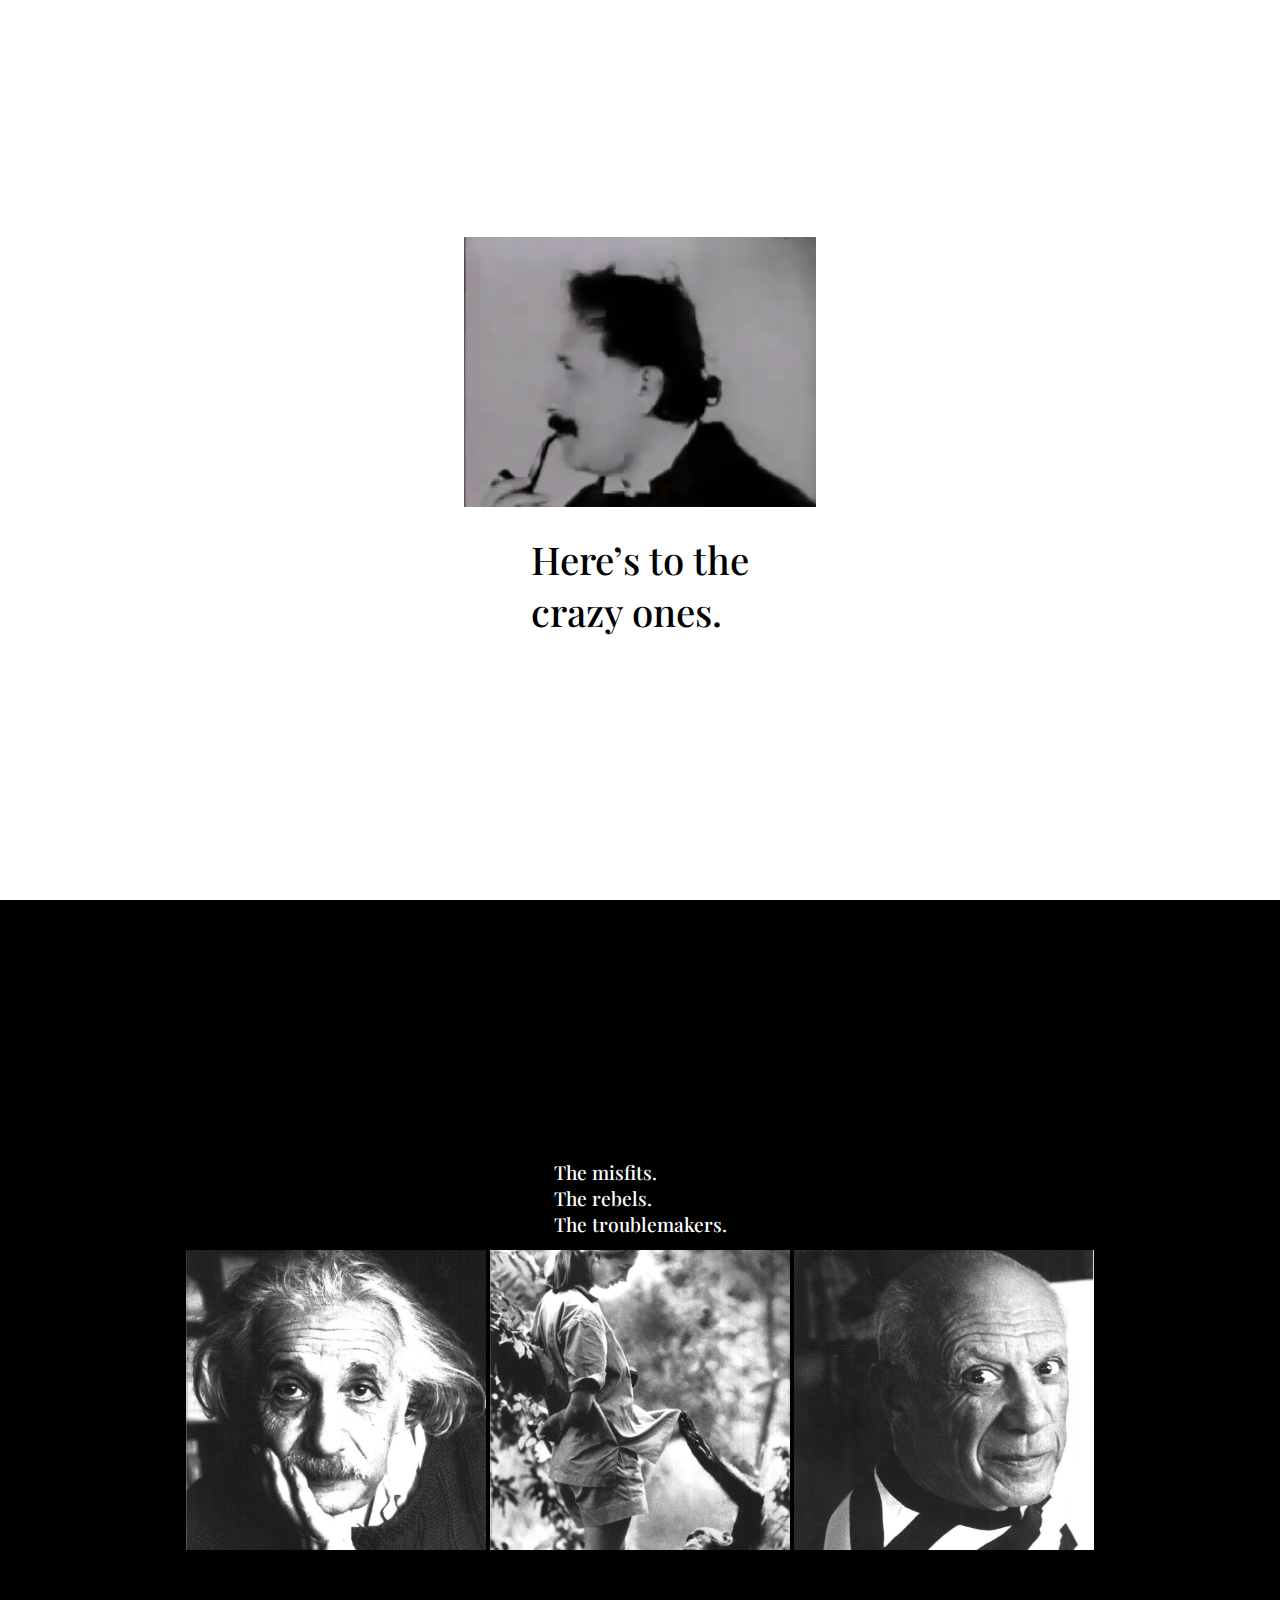
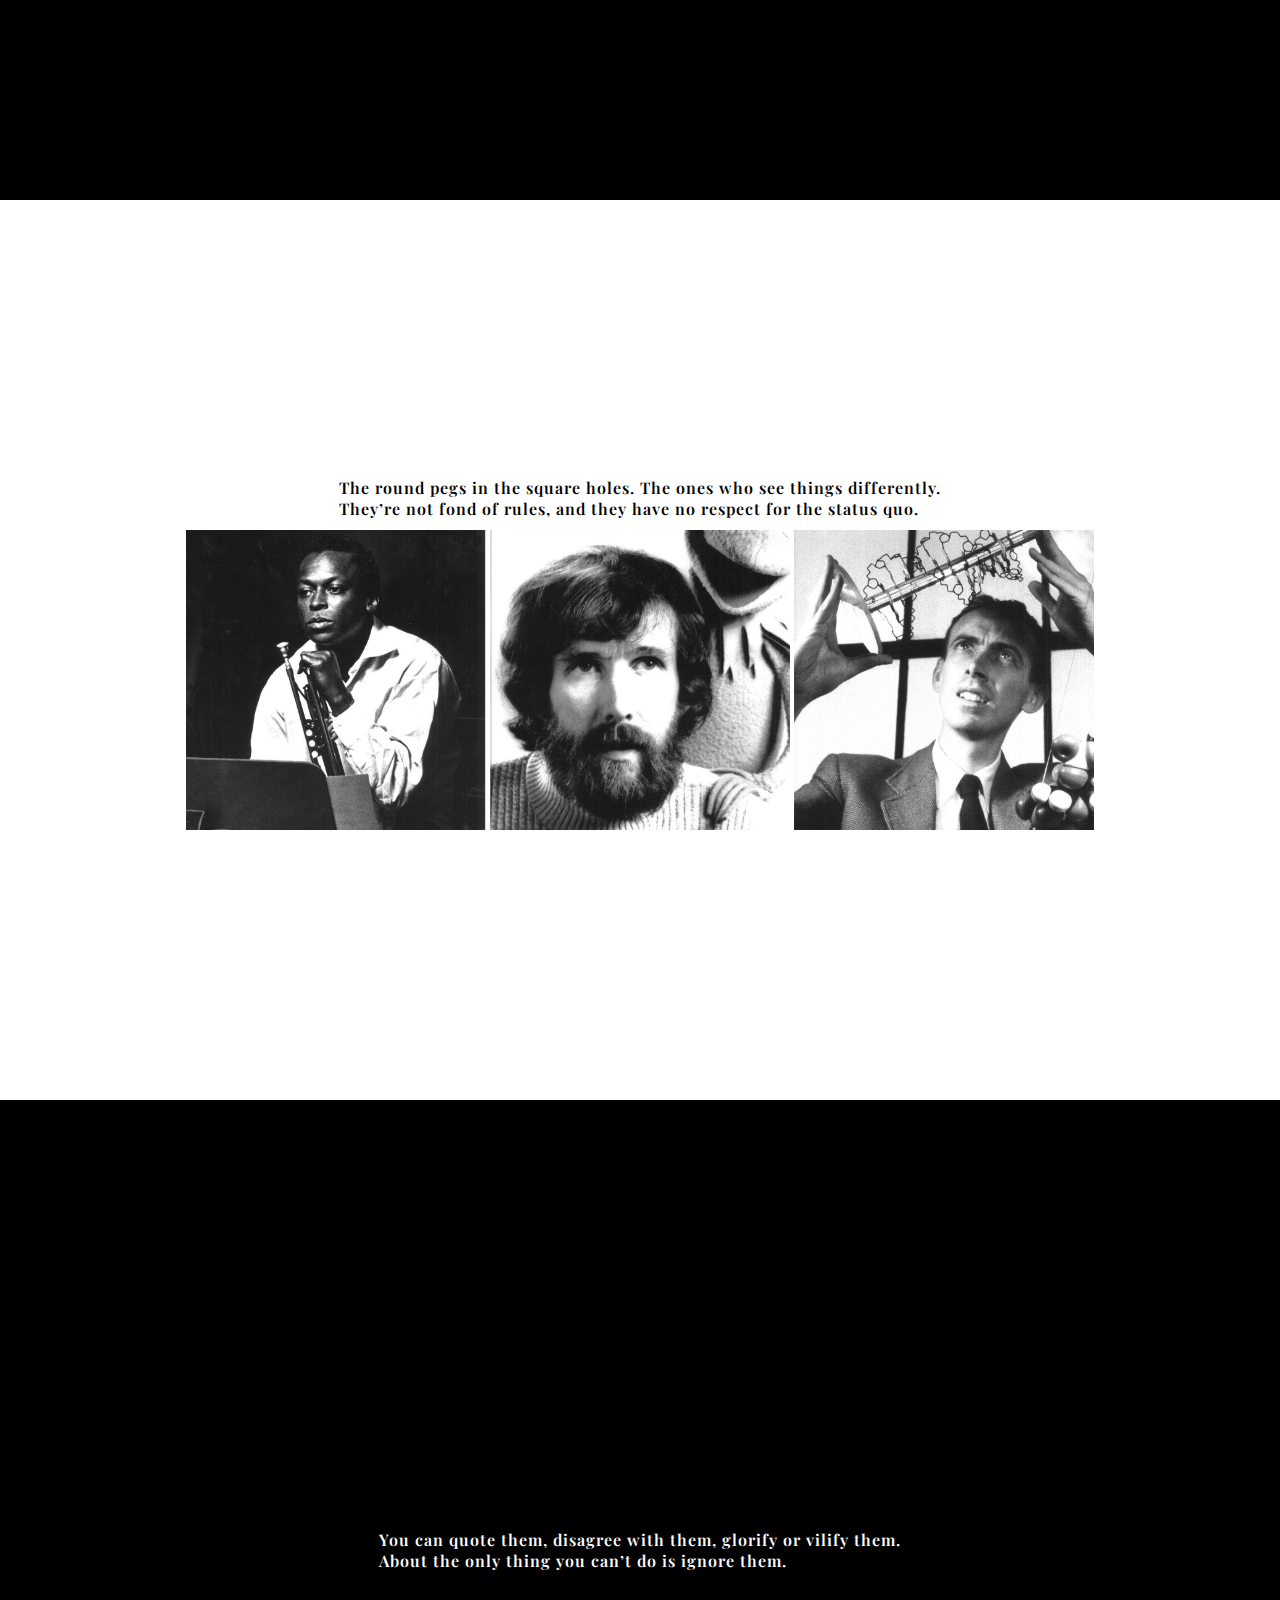
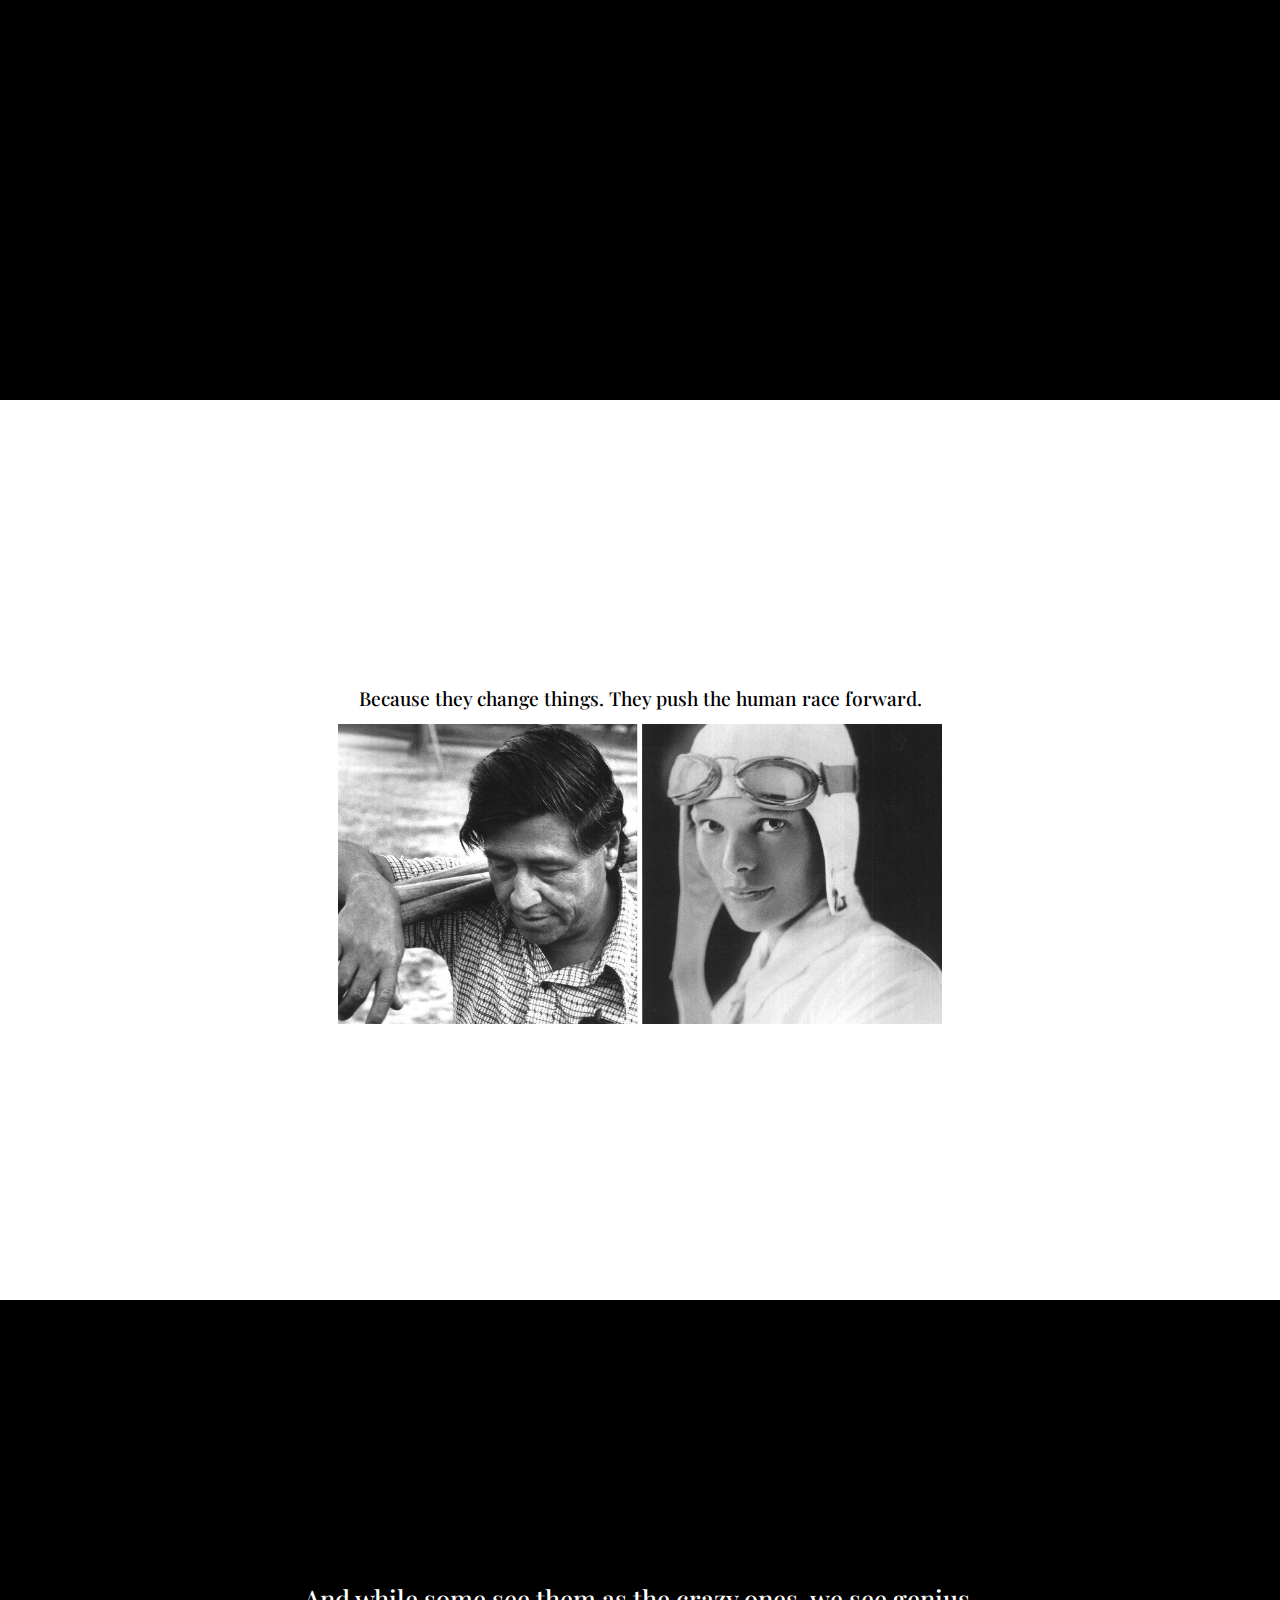
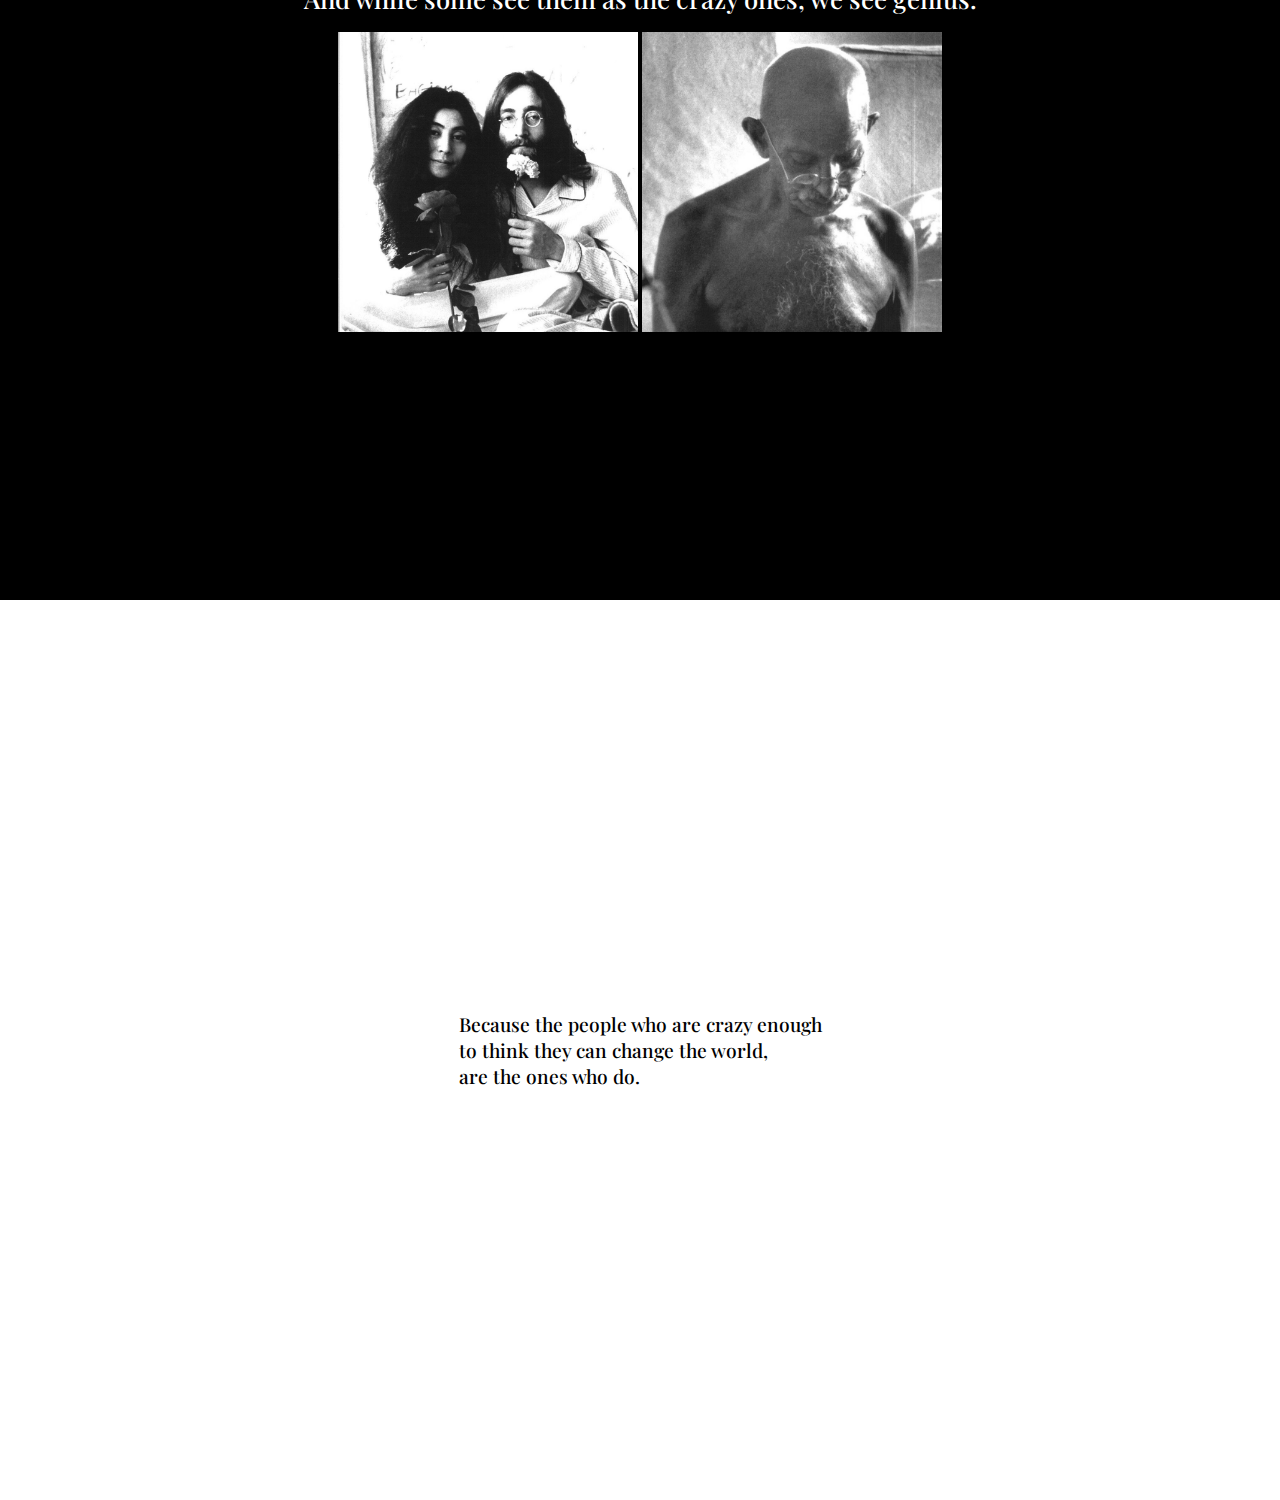
==== index.html @ b3d70d33 "portfolio files" ====
<html>
    <head>
        <head>
            <meta charset="UTF-8" />
            <meta http-equiv="X-UA-Compatible" content="IE=edge" />
            <meta name="viewport" content="width=device-width, initial-scale=1.0" />
    
            <title>Think Different</title>
    
            <link rel="preconnect" href="https://fonts.googleapis.com">
            <link rel="preconnect" href="https://fonts.gstatic.com" crossorigin>
            <link href="https://fonts.googleapis.com/css2?family=Playfair+Display:ital,wght@0,400;0,500;0,600;0,700;0,800;0,900;1,400;1,500;1,600;1,700;1,800;1,900&display=swap"
            rel="stylesheet"
          />
        <link rel="stylesheet" href="css/style.css"> 
    </head>

<!-- Here’s to the crazy ones. (sec1)
    
    The misfits. The rebels. The troublemakers. (sec2)
    
    The round pegs in the square holes. The ones who see things differently. They’re not fond of rules, and they have no respect for the status quo. (sec3)

You can quote them, disagree with them, glorify or vilify them. About the only thing you can’t do is ignore them. (sec4)

Because they change things. They push the human race forward. (sec5)

And while some see them as the crazy ones, we see genius. (sec6)

Because the people who are crazy enough to think they can change the world, are the ones who do. (sec7) -->


    <body>

        <section class="sec-1">

            <video autoplay loop muted playsinline src="videos/orignal-advert.mp4"></video>

            <div class="cont-1">
                <h1 class="">Here’s to the <div class="crazy">crazy ones.</div></h1>
            </div>

        </section>

        <section class="sec-2">
            <div class="">
            <h1 class="">The misfits.<br> The rebels.<br> The troublemakers.</h1>
            </div>
            
            <div class="image-set-1">

                <img width = "300" height = "300"
                src="images/1.jpg"
                />
                <img width = "300" height = "300"
                src="images/2.jpg"
                />
                <img width = "300" height = "300"
                src="images/3.jpg"
                />

            </div>

        </section>

        <section class="sec-3">

            <div class="">
            <h1 class="">The round pegs in the square holes. The ones who see things differently. <br> They’re not fond of rules, and they have no respect for the status quo.</h1>
            </div>
            
            <div class="image-sec-2">
                <img width = "300" height = "300"
                src="images/4.jpg"
                />
                <img width = "300" height = "300"
                src="images/5.jpg"
                />
                <img width = "300" height = "300"
                src="images/6.jpg"
                />
            </div>


        </section>

        <section class="sec-4">
            
            <div class="">
            <h1 class="">You can quote them, disagree with them, glorify or vilify them. <br> About the only thing you can’t do is ignore them.</h1>
            </div>
            
        </section>

        <section class="sec-5">

            <div class="">
            <h1 class="">Because they change things. They push the human race forward.</h1>
            </div>
            
            <div class="img-sec-5">

                <img width = "300" height = "300"
                src="images/7.jpg"
                />
                <img width = "300" height = "300"
                src="images/8.jpg"
                />

            </div>


        </section>

        <section class="sec-6">
            <div class="">
            <h1 class="">And while some see them as the crazy ones, we see genius.</h1>
            </div>

            <div class="img-sec-6">

            
            <img width = "300" height = "300"
            src="images/9.jpg"
            />
            <img width = "300" height = "300"
            src="images/10.jpg"
            />

            </div>

        </section>

        <section class="sec-7">
            <div class="">
            <h1 class="hover-underline-animation">Because the people who are crazy enough <br>to think they can change the world,<br> are the ones who do. </h1>
            </div>
            
        </section>

    </body>
    
</html>
---- css/style.css ----
html,body{
    min-height: 100%;
}
body {
    font-family: 'Playfair Display', serif;
    margin: 0;
}

.sec-1{
    display: flex;
    height: 100%;
    align-items: center;
    justify-content: center;
    flex-direction: column;
    padding: 0;
    overflow: hidden;
    white-space: nowrap;

}

.sec-1 video{
    display: flex;
}


.sec-1 h1{
    font-size: 3vw;
    font-weight: 500;
}

.cont-1{
    overflow: hidden;
    white-space: nowrap;
}

.crazy {
    animation: color-change 1s infinite;
  }
  
  @keyframes color-change {
    0% { color: black; }
    50% { color: blue; }
    70% { color: red; }
    100% { color: black; }
  }


.sec-1 p{
}


.sec-1 img{

}

.sec-2{
    display: flex;
    height: 100%;
    align-items: center;
    justify-content: center;
    flex-direction: column;
    padding: 0;
    background-color: black;
}

.sec-2 h1{
    font-size: 1.5vw;
    font-weight: 500;
    color: white;
}


.sec-3{
    display: flex;
    height: 100%;
    align-items: center;
    justify-content: center;
    flex-direction: column;
    padding: 0;
}

.sec-3 h1{
    font-size: 1.25vw;
    font-weight: 600;
    letter-spacing: 1px;

}

.sec-4{
    display: flex;
    height: 100%;
    align-items: center;
    justify-content: center;
    flex-direction: column;
    padding: 0;
    background-color: black;
}

.sec-4 h1{
    font-size: 1.25vw;
    font-weight: 600;
    letter-spacing: 1px;
    color: white;
}

.sec-5{
    display: flex;
    height: 100%;
    align-items: center;
    justify-content: center;
    flex-direction: column;
    padding: 0;
}



.sec-5 h1{
    font-size: 1.5vw;
    font-weight: 500;
}

.sec-6{
    background-color: black;
    display: flex;
    height: 100%;
    align-items: center;
    justify-content: center;
    flex-direction: column;
    padding: 0;
}



.sec-6 h1{
    font-size: 2vw;
    font-weight: 500;
    color:white;
}

.sec-7{
    display: flex;
    height: 100%;
    align-items: center;
    justify-content: center;
    flex-direction: column;
    padding: 0;
}

.hover-underline-animation {
    display: inline-block;
    position: relative;
    color: black;
  }
  
  .hover-underline-animation:after {
    content: '';
    position: absolute;
    width: 50%;
    transform: scaleX(0);
    height: 5px;
    bottom: 0;
    left: 0;
    background-color: black;
    transform-origin: bottom right;
    transition: transform 0.7s ease-out;
  }
  
  .hover-underline-animation:hover:after {
    transform: scaleX(1);
    transform-origin: bottom left;
  }

.sec-7 h1{
    font-size: 1.5vw;
    font-weight: 500;
}
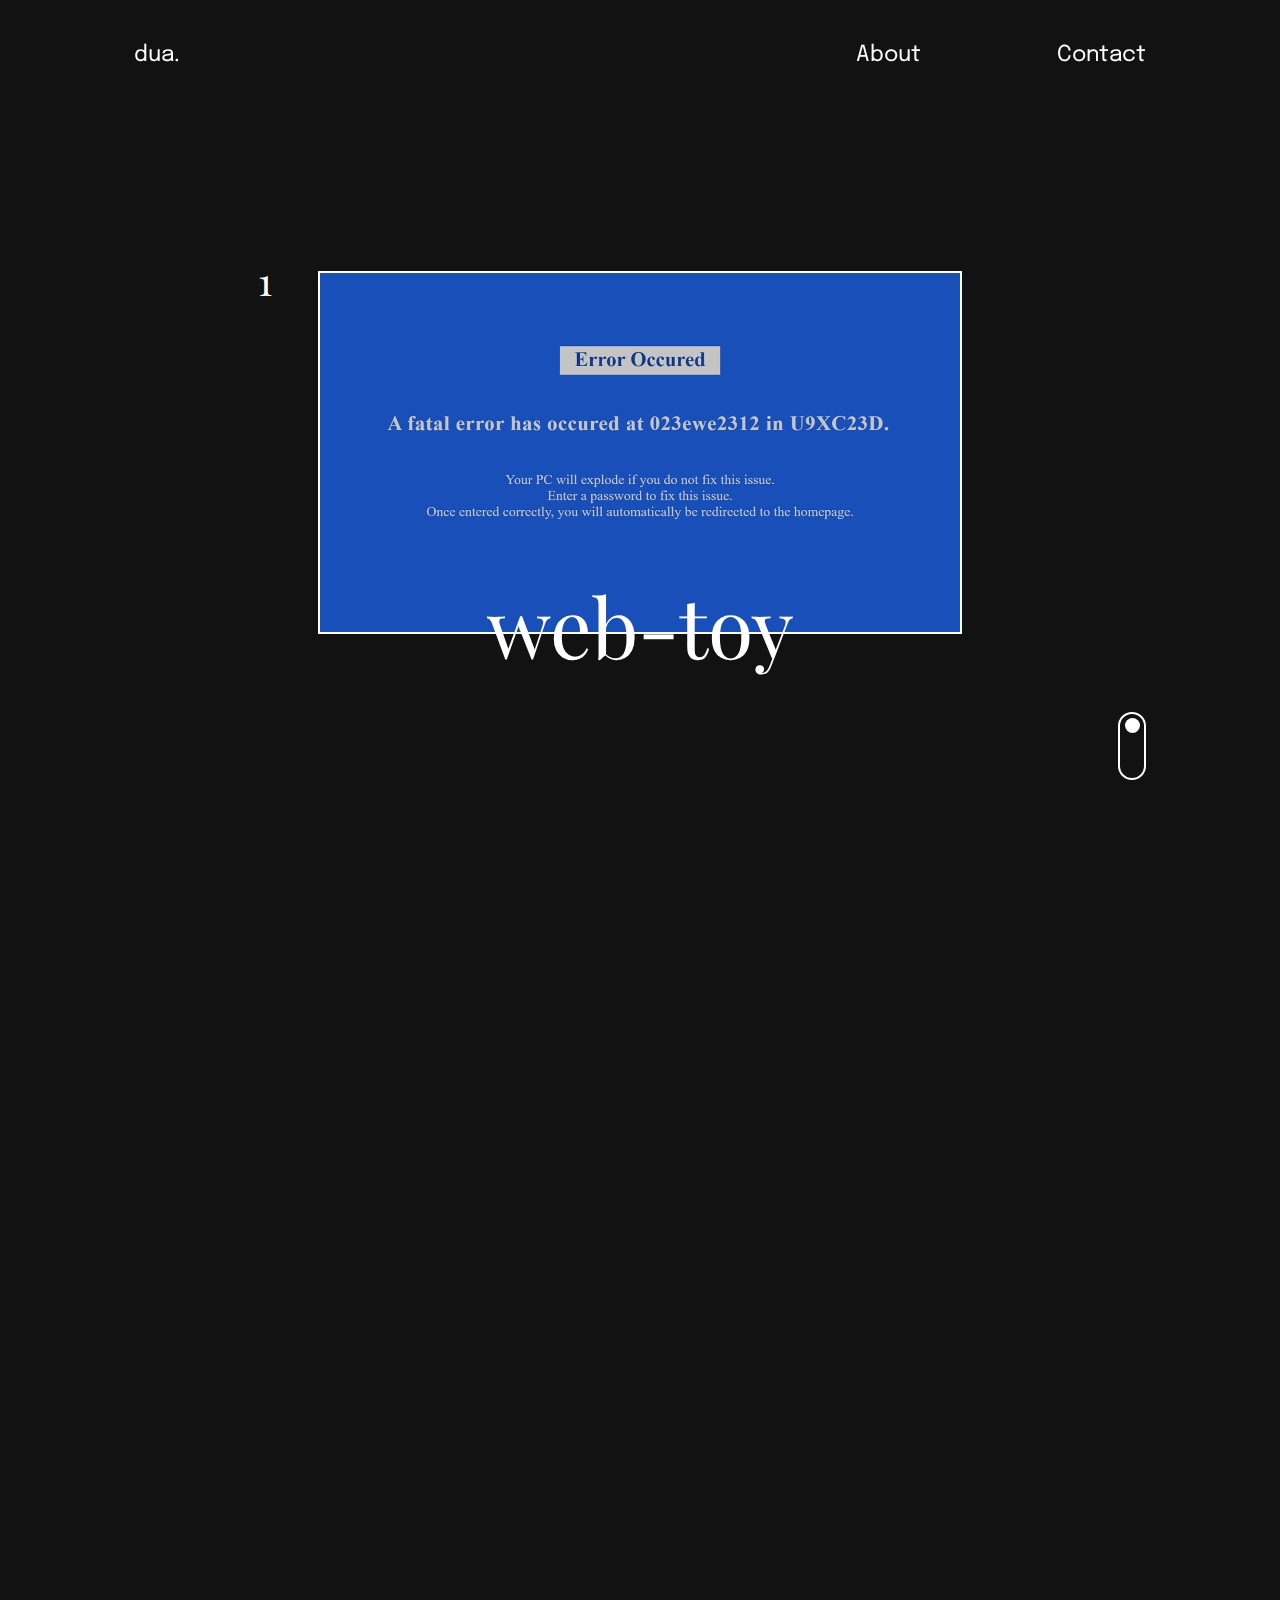
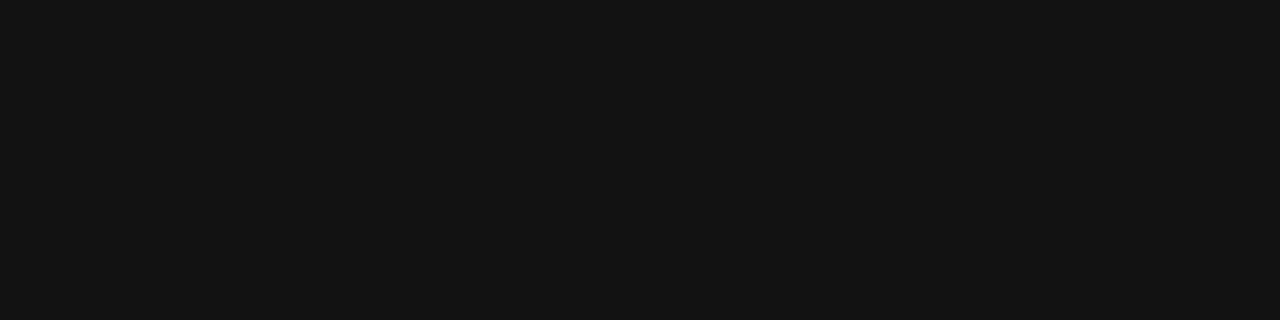
==== commit 4a84cc7b: "portfolio change files" ====
--- a/index.html
+++ b/index.html
@@ -1,143 +1,116 @@
 <html>
-    <head>
-        <head>
-            <meta charset="UTF-8" />
-            <meta http-equiv="X-UA-Compatible" content="IE=edge" />
-            <meta name="viewport" content="width=device-width, initial-scale=1.0" />
-    
-            <title>Think Different</title>
-    
-            <link rel="preconnect" href="https://fonts.googleapis.com">
-            <link rel="preconnect" href="https://fonts.gstatic.com" crossorigin>
-            <link href="https://fonts.googleapis.com/css2?family=Playfair+Display:ital,wght@0,400;0,500;0,600;0,700;0,800;0,900;1,400;1,500;1,600;1,700;1,800;1,900&display=swap"
-            rel="stylesheet"
-          />
-        <link rel="stylesheet" href="css/style.css"> 
-    </head>
 
-<!-- Here’s to the crazy ones. (sec1)
-    
-    The misfits. The rebels. The troublemakers. (sec2)
-    
-    The round pegs in the square holes. The ones who see things differently. They’re not fond of rules, and they have no respect for the status quo. (sec3)
-
-You can quote them, disagree with them, glorify or vilify them. About the only thing you can’t do is ignore them. (sec4)
-
-Because they change things. They push the human race forward. (sec5)
-
-And while some see them as the crazy ones, we see genius. (sec6)
-
-Because the people who are crazy enough to think they can change the world, are the ones who do. (sec7) -->
+<head>
 
 
-    <body>
+    <meta charset="UTF-8" />
+    <meta http-equiv="X-UA-Compatible" content="IE=edge" />
+    <meta name="viewport" content="width=device-width, initial-scale=1.0" />
 
-        <section class="sec-1">
+    <link rel="preconnect" href="https://fonts.googleapis.com">
+    <link rel="preconnect" href="https://fonts.gstatic.com" crossorigin>
 
-            <video autoplay loop muted playsinline src="videos/orignal-advert.mp4"></video>
+    <link href="https://fonts.googleapis.com/css2?family=Epilogue:ital,wght@0,100;0,200;0,300;0,400;0,500;0,600;0,700;0,800;0,900;1,100;1,200;1,300;1,400;1,500;1,600;1,700;1,800;1,900&family=Playfair+Display:ital,wght@0,400;0,500;0,600;0,700;0,800;0,900;1,400;1,500;1,600;1,700;1,800;1,900&display=swap"
+        rel="stylesheet">
+    <script src="https://code.jquery.com/jquery-3.5.0.js"></script>
 
-            <div class="cont-1">
-                <h1 class="">Here’s to the <div class="crazy">crazy ones.</div></h1>
+    <link rel="stylesheet" href="css/style.css">
+
+    <script src="js/global.js"></script>
+
+    <title>
+        Manan Dua - Portfolio
+    </title>
+
+</head>
+
+<body>
+
+    <div class="navbar">
+        <a id="dua" href='#top'>dua.</a>
+
+        <div class="other-stuff">
+            <a href="#about">About</a>
+            <a href="#contact">Contact</a>
+        </div>
+
+    </div>
+
+    <div class="scroll-thing">
+
+        <div class="border">
+            <div class="circle">
             </div>
+        </div>
 
-        </section>
+    </div>
 
-        <section class="sec-2">
-            <div class="">
-            <h1 class="">The misfits.<br> The rebels.<br> The troublemakers.</h1>
-            </div>
-            
-            <div class="image-set-1">
+    <section id="home" class="projects">
 
-                <img width = "300" height = "300"
-                src="images/1.jpg"
-                />
-                <img width = "300" height = "300"
-                src="images/2.jpg"
-                />
-                <img width = "300" height = "300"
-                src="images/3.jpg"
-                />
+        <div class="project-1 fade">
 
-            </div>
-
-        </section>
-
-        <section class="sec-3">
-
-            <div class="">
-            <h1 class="">The round pegs in the square holes. The ones who see things differently. <br> They’re not fond of rules, and they have no respect for the status quo.</h1>
-            </div>
-            
-            <div class="image-sec-2">
-                <img width = "300" height = "300"
-                src="images/4.jpg"
-                />
-                <img width = "300" height = "300"
-                src="images/5.jpg"
-                />
-                <img width = "300" height = "300"
-                src="images/6.jpg"
-                />
-            </div>
+            <p>web-toy</p>
+            <h3>1</h3>
+            <a href="web-toy-documentation.html">
+                <img src="images/1.png">
+            </a>
 
 
-        </section>
+        </div>
 
-        <section class="sec-4">
-            
-            <div class="">
-            <h1 class="">You can quote them, disagree with them, glorify or vilify them. <br> About the only thing you can’t do is ignore them.</h1>
-            </div>
-            
-        </section>
+        <div class="project-2 fade fadeOut">
 
-        <section class="sec-5">
+            <p>expressive</p>
+            <h3>2</h3>
+            <a href="think-different-documentation.html">
+                <img src="images/3.png">
+            </a>
 
-            <div class="">
-            <h1 class="">Because they change things. They push the human race forward.</h1>
-            </div>
-            
-            <div class="img-sec-5">
+        </div>
 
-                <img width = "300" height = "300"
-                src="images/7.jpg"
-                />
-                <img width = "300" height = "300"
-                src="images/8.jpg"
-                />
+        <div class="project-3 fade fadeOut">
 
-            </div>
+            <p>interview</p>
+            <h3>3</h3>
+            <a href="interview-documentation.html">
+                <img src="images/4.png">
+            </a>
+
+        </div>
+
+    </section>
 
 
-        </section>
 
-        <section class="sec-6">
-            <div class="">
-            <h1 class="">And while some see them as the crazy ones, we see genius.</h1>
-            </div>
+    <script>
+        $("a[href='#top']").click(function() {
+            $("html, body").animate({
+                scrollTop: 0
+            }, 300);
+            return false;
+        });
 
-            <div class="img-sec-6">
+        const observerOptions = {
+            root: null,
+            rootMargin: "0px",
+            threshold: 0.7
+        };
 
-            
-            <img width = "300" height = "300"
-            src="images/9.jpg"
-            />
-            <img width = "300" height = "300"
-            src="images/10.jpg"
-            />
+        function observerCallback(entries, observer) {
+            entries.forEach(entry => {
+                if (entry.isIntersecting) {
+                    // fade in observed elements that are in view
+                    entry.target.classList.replace('fadeOut', 'fadeIn');
+                }
+            });
+        }
 
-            </div>
+        const observer = new IntersectionObserver(observerCallback, observerOptions);
 
-        </section>
+        const fadeElms = document.querySelectorAll('.fade');
+        fadeElms.forEach(el => observer.observe(el));
+    </script>
 
-        <section class="sec-7">
-            <div class="">
-            <h1 class="hover-underline-animation">Because the people who are crazy enough <br>to think they can change the world,<br> are the ones who do. </h1>
-            </div>
-            
-        </section>
+</body>
 
-    </body>
-    
 </html>--- a/css/style.css
+++ b/css/style.css
@@ -1,176 +1,138 @@
-html,body{
-    min-height: 100%;
-}
 body {
-    font-family: 'Playfair Display', serif;
-    margin: 0;
+    background-color: #121212;
+    font-family: Epilogue;
 }
 
-.sec-1{
+.navbar {
     display: flex;
-    height: 100%;
-    align-items: center;
-    justify-content: center;
-    flex-direction: column;
-    padding: 0;
-    overflow: hidden;
-    white-space: nowrap;
-
+    justify-content: space-between;
+    position: fixed;
+    top: 30;
+    font-size: 22px;
+    right: 0;
+    left: 0;
+    padding: 14px;
+    z-index: 1000;
 }
 
-.sec-1 video{
-    display: flex;
+#dua {
+    padding-left: 120px;
+    color: white;
+    text-decoration: none;
 }
 
-
-.sec-1 h1{
-    font-size: 3vw;
-    font-weight: 500;
+.other-stuff {
+    display: flex;
+    flex-direction: row;
 }
 
-.cont-1{
-    overflow: hidden;
-    white-space: nowrap;
+.fade {
+    transition: opacity 0.5s ease-in;
 }
 
-.crazy {
-    animation: color-change 1s infinite;
-  }
-  
-  @keyframes color-change {
-    0% { color: black; }
-    50% { color: blue; }
-    70% { color: red; }
-    100% { color: black; }
-  }
-
-
-.sec-1 p{
+.fadeOut {
+    opacity: 0;
 }
 
-
-.sec-1 img{
-
+.fadeIn {
+    opacity: 1;
 }
 
-.sec-2{
-    display: flex;
-    height: 100%;
-    align-items: center;
-    justify-content: center;
-    flex-direction: column;
-    padding: 0;
-    background-color: black;
+.other-stuff a {
+    display: block;
+    color: white;
+    text-align: center;
+    padding: 0px 16px;
+    text-decoration: none;
+    padding-right: 120px;
 }
 
-.sec-2 h1{
-    font-size: 1.5vw;
-    font-weight: 500;
-    color: white;
+.border {
+    position: relative;
+    border-radius: 50px;
+    border: 2px solid white;
+    height: 4.4vw;
+    padding: 0.3vw 0;
 }
 
-
-.sec-3{
-    display: flex;
-    height: 100%;
-    align-items: center;
-    justify-content: center;
-    flex-direction: column;
-    padding: 0;
+.scroll-thing {
+    position: fixed;
+    width: 2.2vw;
+    bottom: 120;
+    right: 134px;
 }
 
-.sec-3 h1{
-    font-size: 1.25vw;
-    font-weight: 600;
-    letter-spacing: 1px;
-
+@keyframes up-down {
+    from {
+        transform: trasnlateY(2%);
+    }
+    to {
+        transform: translateY(250%);
+    }
 }
 
-.sec-4{
-    display: flex;
-    height: 100%;
-    align-items: center;
-    justify-content: center;
-    flex-direction: column;
-    padding: 0;
-    background-color: black;
+.circle {
+    position: absolute;
+    border-radius: 50%;
+    left: 21.5%;
+    background-color: white;
+    width: 1.2vw;
+    height: 1.2vw;
+    animation: up-down 1.5s ease-in-out infinite alternate-reverse;
 }
 
-.sec-4 h1{
-    font-size: 1.25vw;
-    font-weight: 600;
-    letter-spacing: 1px;
-    color: white;
+.projects {
+    display: flex;
+    flex-direction: column;
+    width: 100%;
+    height: 100vh;
+    justify-content: center;
+    align-items: center;
+    padding-top: 48vw;
 }
 
-.sec-5{
-    display: flex;
-    height: 100%;
-    align-items: center;
-    justify-content: center;
-    flex-direction: column;
-    padding: 0;
+.project-1 {
+    position: relative;
 }
 
-
-
-.sec-5 h1{
-    font-size: 1.5vw;
-    font-weight: 500;
+.projects h3 {
+    color: white;
+    margin: 0px;
+    position: absolute;
+    white-space: nowrap;
+    top: 0;
+    line-height: 0.5;
+    left: -60px;
+    font-size: 3vw;
+    font-weight: 300;
+    font-family: Playfair Display;
 }
 
-.sec-6{
-    background-color: black;
-    display: flex;
-    height: 100%;
-    align-items: center;
-    justify-content: center;
-    flex-direction: column;
-    padding: 0;
+img {
+    border: 2px solid white;
+    margin: auto;
+    width: 50vw;
+    height: auto;
 }
 
-
-
-.sec-6 h1{
-    font-size: 2vw;
-    font-weight: 500;
-    color:white;
+.projects p {
+    color: white;
+    position: absolute;
+    bottom: -10vw;
+    white-space: nowrap;
+    left: 50%;
+    transform: translateX(-50%);
+    font-family: Playfair Display;
+    font-weight: 400;
+    font-size: 6.45vw;
 }
 
-.sec-7{
-    display: flex;
-    height: 100%;
-    align-items: center;
-    justify-content: center;
-    flex-direction: column;
-    padding: 0;
+.project-2 {
+    position: relative;
+    margin-top: 20vw;
 }
 
-.hover-underline-animation {
-    display: inline-block;
+.project-3 {
     position: relative;
-    color: black;
-  }
-  
-  .hover-underline-animation:after {
-    content: '';
-    position: absolute;
-    width: 50%;
-    transform: scaleX(0);
-    height: 5px;
-    bottom: 0;
-    left: 0;
-    background-color: black;
-    transform-origin: bottom right;
-    transition: transform 0.7s ease-out;
-  }
-  
-  .hover-underline-animation:hover:after {
-    transform: scaleX(1);
-    transform-origin: bottom left;
-  }
-
-.sec-7 h1{
-    font-size: 1.5vw;
-    font-weight: 500;
-} +    margin-top: 20vw;
+}